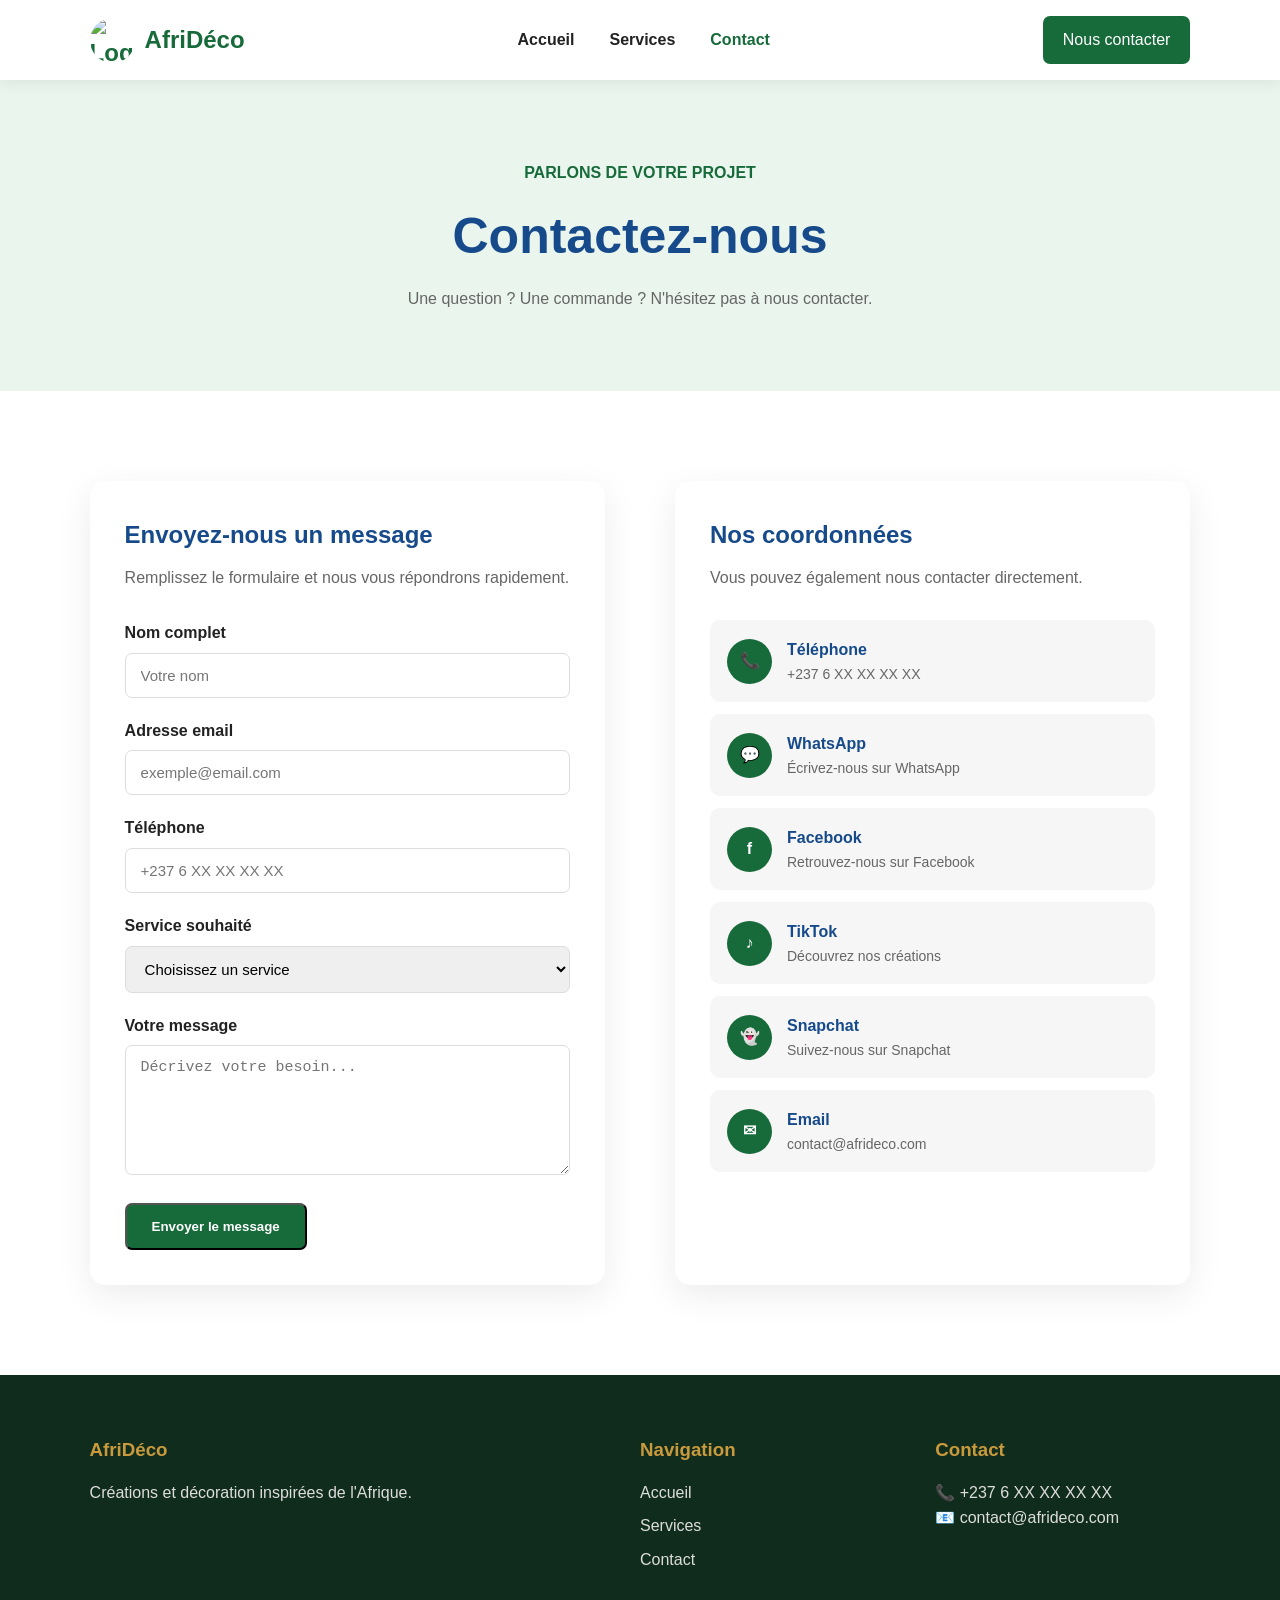
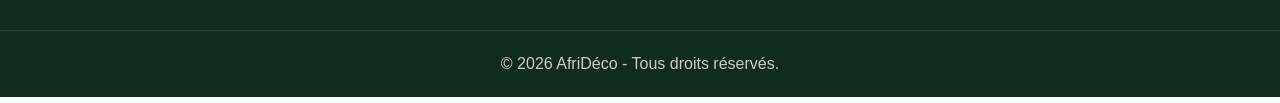
==== contact.html @ ce620926 "Premier commit. Creation du site" ====
<!DOCTYPE html>
<html lang="fr">

<head>

    <meta charset="UTF-8">

    <meta name="viewport"
          content="width=device-width, initial-scale=1.0">

    <title>Contact - AfriDéco</title>

    <link rel="stylesheet" href="style.css">

</head>

<body>


    <!-- ================= NAVBAR ================= -->

    <header class="navbar">

        <div class="logo">

            <img src="images/logo.png"
                 alt="Logo AfriDéco">

            <span>
                AfriDéco
            </span>

        </div>


        <nav>

            <ul>

                <li>
                    <a href="index.html">
                        Accueil
                    </a>
                </li>

                <li>
                    <a href="services.html">
                        Services
                    </a>
                </li>

                <li>
                    <a href="contact.html"
                       class="active">
                        Contact
                    </a>
                </li>

            </ul>

        </nav>


        <a href="contact.html"
           class="btn-nav">

            Nous contacter

        </a>

    </header>


    <!-- ================= HEADER ================= -->

    <section class="page-header">

        <p>
            Parlons de votre projet
        </p>

        <h1>
            Contactez-nous
        </h1>

        <p>
            Une question ? Une commande ?
            N'hésitez pas à nous contacter.
        </p>

    </section>


    <!-- ================= CONTACT ================= -->

    <section class="contact-section">

        <!-- FORMULAIRE -->

        <div class="contact-form-container">

            <h2>
                Envoyez-nous un message
            </h2>

            <p>
                Remplissez le formulaire et
                nous vous répondrons rapidement.
            </p>


            <form id="contactForm">

                <div class="form-group">

                    <label for="nom">
                        Nom complet
                    </label>

                    <input
                        type="text"
                        id="nom"
                        placeholder="Votre nom"
                        required
                    >

                </div>


                <div class="form-group">

                    <label for="email">
                        Adresse email
                    </label>

                    <input
                        type="email"
                        id="email"
                        placeholder="exemple@email.com"
                        required
                    >

                </div>


                <div class="form-group">

                    <label for="telephone">
                        Téléphone
                    </label>

                    <input
                        type="tel"
                        id="telephone"
                        placeholder="+237 6 XX XX XX XX"
                    >

                </div>


                <div class="form-group">

                    <label for="service">
                        Service souhaité
                    </label>

                    <select id="service">

                        <option value="">
                            Choisissez un service
                        </option>

                        <option value="vetements">
                            Conception des vêtements
                        </option>

                        <option value="tables">
                            Tables murales
                        </option>

                        <option value="sacs">
                            Conception des sacs
                        </option>

                        <option value="protections">
                            Protection des meubles
                        </option>

                    </select>

                </div>


                <div class="form-group">

                    <label for="message">
                        Votre message
                    </label>

                    <textarea
                        id="message"
                        rows="6"
                        placeholder="Décrivez votre besoin..."
                        required
                    ></textarea>

                </div>


                <button type="submit"
                        class="btn-primary">

                    Envoyer le message

                </button>

            </form>

        </div>


        <!-- CONTACTS -->

        <div class="contact-info">

            <h2>
                Nos coordonnées
            </h2>

            <p>
                Vous pouvez également nous
                contacter directement.
            </p>


            <!-- TELEPHONE -->

            <a href="tel:+237600000000"
               class="contact-item">

                <div class="contact-icon">
                    📞
                </div>

                <div>

                    <strong>
                        Téléphone
                    </strong>

                    <span>
                        +237 6 XX XX XX XX
                    </span>

                </div>

            </a>


            <!-- WHATSAPP -->

            <a href="https://wa.me/237600000000"
               target="_blank"
               class="contact-item">

                <div class="contact-icon">
                    💬
                </div>

                <div>

                    <strong>
                        WhatsApp
                    </strong>

                    <span>
                        Écrivez-nous sur WhatsApp
                    </span>

                </div>

            </a>


            <!-- FACEBOOK -->

            <a href="https://facebook.com/"
               target="_blank"
               class="contact-item">

                <div class="contact-icon">
                    f
                </div>

                <div>

                    <strong>
                        Facebook
                    </strong>

                    <span>
                        Retrouvez-nous sur Facebook
                    </span>

                </div>

            </a>


            <!-- TIKTOK -->

            <a href="https://tiktok.com/"
               target="_blank"
               class="contact-item">

                <div class="contact-icon">
                    ♪
                </div>

                <div>

                    <strong>
                        TikTok
                    </strong>

                    <span>
                        Découvrez nos créations
                    </span>

                </div>

            </a>


            <!-- SNAPCHAT -->

            <a href="https://snapchat.com/"
               target="_blank"
               class="contact-item">

                <div class="contact-icon">
                    👻
                </div>

                <div>

                    <strong>
                        Snapchat
                    </strong>

                    <span>
                        Suivez-nous sur Snapchat
                    </span>

                </div>

            </a>


            <!-- EMAIL -->

            <a href="mailto:contact@afrideco.com"
               class="contact-item">

                <div class="contact-icon">
                    ✉
                </div>

                <div>

                    <strong>
                        Email
                    </strong>

                    <span>
                        contact@afrideco.com
                    </span>

                </div>

            </a>

        </div>

    </section>


    <!-- ================= FOOTER ================= -->

    <footer>

        <div class="footer-content">

            <div>

                <h3>
                    AfriDéco
                </h3>

                <p>
                    Créations et décoration
                    inspirées de l'Afrique.
                </p>

            </div>


            <div>

                <h3>
                    Navigation
                </h3>

                <a href="index.html">
                    Accueil
                </a>

                <a href="services.html">
                    Services
                </a>

                <a href="contact.html">
                    Contact
                </a>

            </div>


            <div>

                <h3>
                    Contact
                </h3>

                <p>
                    📞 +237 6 XX XX XX XX
                </p>

                <p>
                    📧 contact@afrideco.com
                </p>

            </div>

        </div>


        <div class="copyright">

            © 2026 AfriDéco - Tous droits réservés.

        </div>

    </footer>


    <script src="js/script.js"></script>

</body>

</html>
---- style.css ----
/* =========================================
   RESET
========================================= */

* {
    margin: 0;
    padding: 0;
    box-sizing: border-box;
}

html {
    scroll-behavior: smooth;
}

body {
    font-family: Arial, Helvetica, sans-serif;
    color: #222;
    background: #fff;
    line-height: 1.6;
}

a {
    text-decoration: none;
    color: inherit;
}

img {
    width: 100%;
    display: block;
}


/* =========================================
   VARIABLES
========================================= */

:root {
    --green: #176b3a;
    --dark-green: #0e4727;
    --light-green: #eaf5ee;
    --blue: #164a8a;
    --gold: #c99a3d;
    --black: #171717;
    --gray: #666;
    --light-gray: #f6f6f6;
    --white: #fff;
}


/* =========================================
   NAVBAR
========================================= */

.navbar {
    width: 100%;
    min-height: 80px;
    padding: 15px 7%;

    display: flex;
    align-items: center;
    justify-content: space-between;

    background: white;

    box-shadow: 0 2px 15px rgba(0, 0, 0, 0.08);

    position: sticky;
    top: 0;
    z-index: 1000;
}


.logo {
    display: flex;
    align-items: center;
    gap: 10px;

    font-size: 24px;
    font-weight: bold;
    color: var(--green);
}

.logo img {
    width: 45px;
    height: 45px;
    object-fit: cover;
    border-radius: 50%;
}


.navbar nav ul {
    list-style: none;

    display: flex;
    gap: 35px;
}


.navbar nav a {
    font-weight: 600;
    transition: 0.3s;
}


.navbar nav a:hover,
.navbar nav a.active {
    color: var(--green);
}


.btn-nav {
    background: var(--green);
    color: white;

    padding: 11px 20px;

    border-radius: 7px;

    transition: 0.3s;
}


.btn-nav:hover {
    background: var(--dark-green);
}


/* =========================================
   BOUTONS
========================================= */

.btn-primary,
.btn-secondary {
    display: inline-block;

    padding: 14px 25px;

    border-radius: 7px;

    font-weight: bold;

    transition: 0.3s;
}


.btn-primary {
    background: var(--green);
    color: white;
}


.btn-primary:hover {
    background: var(--dark-green);
    transform: translateY(-2px);
}


.btn-secondary {
    border: 2px solid var(--green);
    color: var(--green);
}


.btn-secondary:hover {
    background: var(--green);
    color: white;
}


.center-button {
    text-align: center;
    margin-top: 40px;
}


/* =========================================
   HERO
========================================= */

.hero {
    min-height: 650px;

    padding: 70px 7%;

    display: grid;
    grid-template-columns: 1fr 1fr;

    align-items: center;

    gap: 60px;

    background:
        linear-gradient(
            120deg,
            #f2faf5,
            #ffffff
        );
}


.hero-content .small-title {
    color: var(--green);

    font-weight: bold;

    text-transform: uppercase;

    letter-spacing: 2px;

    margin-bottom: 15px;
}


.hero h1 {
    font-size: clamp(40px, 5vw, 68px);

    line-height: 1.1;

    color: var(--blue);

    margin-bottom: 25px;
}


.hero h1 span {
    color: var(--green);
}


.hero-content > p {
    color: var(--gray);

    max-width: 600px;

    font-size: 18px;

    margin-bottom: 30px;
}


.hero-buttons {
    display: flex;
    gap: 15px;

    flex-wrap: wrap;
}


.hero-image img {
    height: 500px;

    object-fit: cover;

    border-radius: 25px;

    box-shadow:
        20px 20px 0 var(--green);
}


/* =========================================
   SECTIONS
========================================= */

.about,
.home-services,
.services-section,
.products-section,
.contact-section {
    padding: 90px 7%;
}


.section-title {
    text-align: center;

    margin-bottom: 50px;
}


.section-title p {
    color: var(--green);

    font-weight: bold;

    text-transform: uppercase;

    letter-spacing: 2px;
}


.section-title h2 {
    color: var(--blue);

    font-size: 40px;

    margin-top: 10px;
}


/* =========================================
   ABOUT
========================================= */

.about-content {
    display: grid;

    grid-template-columns: 2fr 1fr;

    gap: 50px;

    align-items: center;
}


.about-text p {
    margin-bottom: 20px;

    color: var(--gray);

    font-size: 17px;
}


.about-box {
    background: var(--green);

    color: white;

    padding: 50px 30px;

    text-align: center;

    border-radius: 15px;
}


.about-box .number {
    font-size: 60px;

    font-weight: bold;

    color: var(--gold);
}


/* =========================================
   APERCU SERVICES
========================================= */

.service-preview {
    display: grid;

    grid-template-columns:
        repeat(4, 1fr);

    gap: 25px;
}


.preview-card {
    padding: 30px;

    background: var(--light-gray);

    border-radius: 12px;

    text-align: center;

    transition: 0.3s;
}


.preview-card:hover {
    transform: translateY(-8px);

    box-shadow:
        0 15px 30px rgba(0,0,0,0.1);
}


.preview-card .icon {
    font-size: 45px;

    margin-bottom: 15px;
}


.preview-card h3 {
    color: var(--blue);

    margin-bottom: 10px;
}


.preview-card p {
    color: var(--gray);
}


/* =========================================
   PAGE HEADER
========================================= */

.page-header {
    padding: 80px 7%;

    text-align: center;

    background: var(--light-green);
}


.page-header p:first-child {
    color: var(--green);

    font-weight: bold;

    text-transform: uppercase;
}


.page-header h1 {
    font-size: 50px;

    color: var(--blue);

    margin: 10px 0;
}


.page-header p:last-child {
    color: var(--gray);
}


/* =========================================
   SERVICES
========================================= */

.services-grid {
    display: grid;

    grid-template-columns:
        repeat(2, 1fr);

    gap: 30px;
}


.service-card {
    background: white;

    border-radius: 15px;

    overflow: hidden;

    box-shadow:
        0 10px 30px rgba(0,0,0,0.08);

    cursor: pointer;

    transition: 0.3s;
}


.service-card:hover {
    transform: translateY(-8px);

    box-shadow:
        0 20px 40px rgba(0,0,0,0.13);
}


.service-image {
    height: 280px;

    overflow: hidden;
}


.service-image img {
    height: 100%;

    object-fit: cover;

    transition: 0.4s;
}


.service-card:hover
.service-image img {
    transform: scale(1.06);
}


.service-card-content {
    padding: 30px;
}


.service-card-content span {
    color: var(--green);

    font-size: 13px;

    font-weight: bold;

    text-transform: uppercase;
}


.service-card-content h2 {
    color: var(--blue);

    margin: 8px 0;
}


.service-card-content p {
    color: var(--gray);

    margin-bottom: 15px;
}


.service-card button {
    border: none;

    background: transparent;

    color: var(--green);

    font-weight: bold;

    cursor: pointer;

    font-size: 15px;
}


/* =========================================
   PRODUITS
========================================= */

.products-section {
    background: #fafafa;
}


.products-grid {
    display: grid;

    grid-template-columns:
        repeat(3, 1fr);

    gap: 25px;
}


.product-card {
    background: white;

    border-radius: 12px;

    overflow: hidden;

    box-shadow:
        0 8px 25px rgba(0,0,0,0.08);
}


.product-card-image {
    height: 270px;
}


.product-card-image img {
    height: 100%;

    object-fit: cover;
}


.product-info {
    padding: 22px;
}


.product-info h3 {
    color: var(--blue);

    margin-bottom: 8px;
}


.product-price {
    color: var(--green);

    font-size: 21px;

    font-weight: bold;

    margin: 10px 0;
}


.product-material {
    display: inline-block;

    padding: 5px 10px;

    border-radius: 20px;

    background: var(--light-green);

    color: var(--green);

    font-size: 13px;

    margin-bottom: 10px;
}


.product-description {
    color: var(--gray);

    font-size: 14px;
}


.empty-products {
    grid-column: 1 / -1;

    text-align: center;

    padding: 60px;

    background: white;

    border-radius: 15px;
}


.empty-products div {
    font-size: 50px;
}


/* =========================================
   CONTACT
========================================= */

.contact-section {
    display: grid;

    grid-template-columns:
        1fr 1fr;

    gap: 70px;
}


.contact-form-container,
.contact-info {
    background: white;

    padding: 35px;

    border-radius: 15px;

    box-shadow:
        0 10px 35px rgba(0,0,0,0.08);
}


.contact-form-container h2,
.contact-info h2 {
    color: var(--blue);

    margin-bottom: 10px;
}


.contact-form-container > p,
.contact-info > p {
    color: var(--gray);

    margin-bottom: 30px;
}


.form-group {
    margin-bottom: 20px;
}


.form-group label {
    display: block;

    margin-bottom: 7px;

    font-weight: bold;
}


.form-group input,
.form-group textarea,
.form-group select {
    width: 100%;

    padding: 13px 15px;

    border: 1px solid #ddd;

    border-radius: 7px;

    font-size: 15px;

    outline: none;
}


.form-group input:focus,
.form-group textarea:focus,
.form-group select:focus {
    border-color: var(--green);
}


.contact-item {
    display: flex;

    align-items: center;

    gap: 15px;

    padding: 17px;

    border-radius: 10px;

    margin-bottom: 12px;

    background: var(--light-gray);

    transition: 0.3s;
}


.contact-item:hover {
    background: var(--light-green);

    transform: translateX(5px);
}


.contact-icon {
    width: 45px;
    height: 45px;

    display: flex;

    align-items: center;
    justify-content: center;

    border-radius: 50%;

    background: var(--green);

    color: white;

    font-weight: bold;
}


.contact-item strong {
    display: block;

    color: var(--blue);
}


.contact-item span {
    display: block;

    color: var(--gray);

    font-size: 14px;
}


/* =========================================
   FOOTER
========================================= */

footer {
    background: #102c1c;

    color: white;

    padding-top: 60px;
}


.footer-content {
    padding: 0 7% 50px;

    display: grid;

    grid-template-columns:
        2fr 1fr 1fr;

    gap: 40px;
}


.footer-content h3 {
    margin-bottom: 15px;

    color: var(--gold);
}


.footer-content p {
    color: #ddd;
}


.footer-content a {
    display: block;

    color: #ddd;

    margin-bottom: 8px;
}


.footer-content a:hover {
    color: white;
}


.copyright {
    border-top: 1px solid rgba(255,255,255,0.1);

    text-align: center;

    padding: 20px 7%;

    color: #ccc;
}


/* =========================================
   RESPONSIVE
========================================= */

@media (max-width: 1000px) {

    .service-preview {
        grid-template-columns:
            repeat(2, 1fr);
    }

    .products-grid {
        grid-template-columns:
            repeat(2, 1fr);
    }

}


@media (max-width: 800px) {

    .navbar {
        flex-wrap: wrap;

        gap: 15px;
    }

    .navbar nav {
        order: 3;

        width: 100%;
    }

    .navbar nav ul {
        justify-content: center;
    }


    .hero {
        grid-template-columns: 1fr;

        text-align: center;
    }

    .hero-buttons {
        justify-content: center;
    }


    .about-content {
        grid-template-columns: 1fr;
    }


    .services-grid {
        grid-template-columns: 1fr;
    }


    .contact-section {
        grid-template-columns: 1fr;
    }


    .footer-content {
        grid-template-columns: 1fr;
    }

}


@media (max-width: 550px) {

    .navbar nav ul {
        gap: 15px;

        font-size: 14px;
    }

    .btn-nav {
        display: none;
    }


    .hero {
        padding: 50px 5%;
    }


    .hero-image img {
        height: 350px;

        box-shadow: 10px 10px 0 var(--green);
    }


    .section-title h2 {
        font-size: 30px;
    }


    .page-header h1 {
        font-size: 38px;
    }


    .service-preview,
    .products-grid {
        grid-template-columns: 1fr;
    }


    .about,
    .home-services,
    .services-section,
    .products-section,
    .contact-section {
        padding: 60px 5%;
    }

}
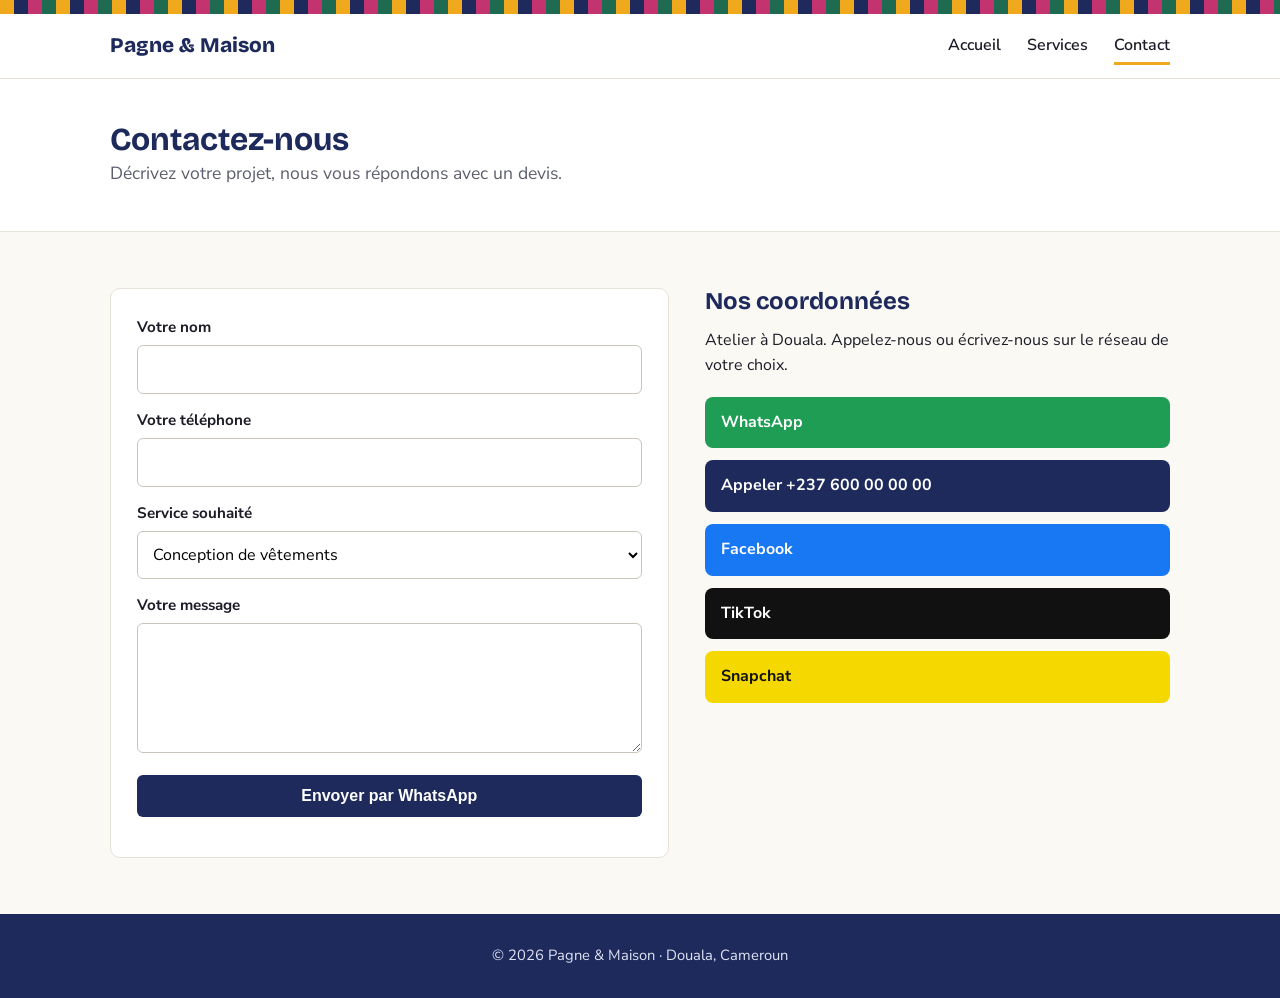
==== commit 0773af51: "Modification du design du site. Ajout du scipt. Ajout de la page produit" ====
--- a/contact.html
+++ b/contact.html
@@ -1,461 +1,51 @@
 <!DOCTYPE html>
 <html lang="fr">
-
 <head>
-
-    <meta charset="UTF-8">
-
-    <meta name="viewport"
-          content="width=device-width, initial-scale=1.0">
-
-    <title>Contact - AfriDéco</title>
-
-    <link rel="stylesheet" href="style.css">
-
+<meta charset="UTF-8">
+<meta name="viewport" content="width=device-width, initial-scale=1">
+<title>Contact – Pagne & Maison</title>
+<link rel="preconnect" href="https://fonts.googleapis.com">
+<link href="https://fonts.googleapis.com/css2?family=Bricolage+Grotesque:wght@600;800&family=Nunito+Sans:wght@400;600;700&display=swap" rel="stylesheet">
+<link rel="stylesheet" href="style.css">
 </head>
-
 <body>
 
+<main>
+  <div class="entete">
+    <div class="wrap">
+      <h1>Contactez-nous</h1>
+      <p class="lead">Décrivez votre projet, nous vous répondons avec un devis.</p>
+    </div>
+  </div>
+  <section>
+    <div class="wrap contact">
+      <form id="form-contact">
+        <div><label for="nom">Votre nom</label><input id="nom" name="nom" required></div>
+        <div><label for="tel">Votre téléphone</label><input id="tel" name="tel" type="tel" required></div>
+        <div>
+          <label for="service">Service souhaité</label>
+          <select id="service" name="service">
+            <option>Conception de vêtements</option>
+            <option>Tables murales</option>
+            <option>Sacs</option>
+            <option>Protections pour meubles</option>
+            <option>Autre</option>
+          </select>
+        </div>
+        <div><label for="message">Votre message</label><textarea id="message" name="message" required></textarea></div>
+        <button class="btn" type="submit">Envoyer par WhatsApp</button>
+        <p id="retour-form" role="status"></p>
+      </form>
 
-    <!-- ================= NAVBAR ================= -->
+      <div class="coord">
+        <h2>Nos coordonnées</h2>
+        <p>Atelier à Douala. Appelez-nous ou écrivez-nous sur le réseau de votre choix.</p>
+        <div class="coord" id="liens-contact"></div>
+      </div>
+    </div>
+  </section>
+</main>
 
-    <header class="navbar">
-
-        <div class="logo">
-
-            <img src="images/logo.png"
-                 alt="Logo AfriDéco">
-
-            <span>
-                AfriDéco
-            </span>
-
-        </div>
-
-
-        <nav>
-
-            <ul>
-
-                <li>
-                    <a href="index.html">
-                        Accueil
-                    </a>
-                </li>
-
-                <li>
-                    <a href="services.html">
-                        Services
-                    </a>
-                </li>
-
-                <li>
-                    <a href="contact.html"
-                       class="active">
-                        Contact
-                    </a>
-                </li>
-
-            </ul>
-
-        </nav>
-
-
-        <a href="contact.html"
-           class="btn-nav">
-
-            Nous contacter
-
-        </a>
-
-    </header>
-
-
-    <!-- ================= HEADER ================= -->
-
-    <section class="page-header">
-
-        <p>
-            Parlons de votre projet
-        </p>
-
-        <h1>
-            Contactez-nous
-        </h1>
-
-        <p>
-            Une question ? Une commande ?
-            N'hésitez pas à nous contacter.
-        </p>
-
-    </section>
-
-
-    <!-- ================= CONTACT ================= -->
-
-    <section class="contact-section">
-
-        <!-- FORMULAIRE -->
-
-        <div class="contact-form-container">
-
-            <h2>
-                Envoyez-nous un message
-            </h2>
-
-            <p>
-                Remplissez le formulaire et
-                nous vous répondrons rapidement.
-            </p>
-
-
-            <form id="contactForm">
-
-                <div class="form-group">
-
-                    <label for="nom">
-                        Nom complet
-                    </label>
-
-                    <input
-                        type="text"
-                        id="nom"
-                        placeholder="Votre nom"
-                        required
-                    >
-
-                </div>
-
-
-                <div class="form-group">
-
-                    <label for="email">
-                        Adresse email
-                    </label>
-
-                    <input
-                        type="email"
-                        id="email"
-                        placeholder="exemple@email.com"
-                        required
-                    >
-
-                </div>
-
-
-                <div class="form-group">
-
-                    <label for="telephone">
-                        Téléphone
-                    </label>
-
-                    <input
-                        type="tel"
-                        id="telephone"
-                        placeholder="+237 6 XX XX XX XX"
-                    >
-
-                </div>
-
-
-                <div class="form-group">
-
-                    <label for="service">
-                        Service souhaité
-                    </label>
-
-                    <select id="service">
-
-                        <option value="">
-                            Choisissez un service
-                        </option>
-
-                        <option value="vetements">
-                            Conception des vêtements
-                        </option>
-
-                        <option value="tables">
-                            Tables murales
-                        </option>
-
-                        <option value="sacs">
-                            Conception des sacs
-                        </option>
-
-                        <option value="protections">
-                            Protection des meubles
-                        </option>
-
-                    </select>
-
-                </div>
-
-
-                <div class="form-group">
-
-                    <label for="message">
-                        Votre message
-                    </label>
-
-                    <textarea
-                        id="message"
-                        rows="6"
-                        placeholder="Décrivez votre besoin..."
-                        required
-                    ></textarea>
-
-                </div>
-
-
-                <button type="submit"
-                        class="btn-primary">
-
-                    Envoyer le message
-
-                </button>
-
-            </form>
-
-        </div>
-
-
-        <!-- CONTACTS -->
-
-        <div class="contact-info">
-
-            <h2>
-                Nos coordonnées
-            </h2>
-
-            <p>
-                Vous pouvez également nous
-                contacter directement.
-            </p>
-
-
-            <!-- TELEPHONE -->
-
-            <a href="tel:+237600000000"
-               class="contact-item">
-
-                <div class="contact-icon">
-                    📞
-                </div>
-
-                <div>
-
-                    <strong>
-                        Téléphone
-                    </strong>
-
-                    <span>
-                        +237 6 XX XX XX XX
-                    </span>
-
-                </div>
-
-            </a>
-
-
-            <!-- WHATSAPP -->
-
-            <a href="https://wa.me/237600000000"
-               target="_blank"
-               class="contact-item">
-
-                <div class="contact-icon">
-                    💬
-                </div>
-
-                <div>
-
-                    <strong>
-                        WhatsApp
-                    </strong>
-
-                    <span>
-                        Écrivez-nous sur WhatsApp
-                    </span>
-
-                </div>
-
-            </a>
-
-
-            <!-- FACEBOOK -->
-
-            <a href="https://facebook.com/"
-               target="_blank"
-               class="contact-item">
-
-                <div class="contact-icon">
-                    f
-                </div>
-
-                <div>
-
-                    <strong>
-                        Facebook
-                    </strong>
-
-                    <span>
-                        Retrouvez-nous sur Facebook
-                    </span>
-
-                </div>
-
-            </a>
-
-
-            <!-- TIKTOK -->
-
-            <a href="https://tiktok.com/"
-               target="_blank"
-               class="contact-item">
-
-                <div class="contact-icon">
-                    ♪
-                </div>
-
-                <div>
-
-                    <strong>
-                        TikTok
-                    </strong>
-
-                    <span>
-                        Découvrez nos créations
-                    </span>
-
-                </div>
-
-            </a>
-
-
-            <!-- SNAPCHAT -->
-
-            <a href="https://snapchat.com/"
-               target="_blank"
-               class="contact-item">
-
-                <div class="contact-icon">
-                    👻
-                </div>
-
-                <div>
-
-                    <strong>
-                        Snapchat
-                    </strong>
-
-                    <span>
-                        Suivez-nous sur Snapchat
-                    </span>
-
-                </div>
-
-            </a>
-
-
-            <!-- EMAIL -->
-
-            <a href="mailto:contact@afrideco.com"
-               class="contact-item">
-
-                <div class="contact-icon">
-                    ✉
-                </div>
-
-                <div>
-
-                    <strong>
-                        Email
-                    </strong>
-
-                    <span>
-                        contact@afrideco.com
-                    </span>
-
-                </div>
-
-            </a>
-
-        </div>
-
-    </section>
-
-
-    <!-- ================= FOOTER ================= -->
-
-    <footer>
-
-        <div class="footer-content">
-
-            <div>
-
-                <h3>
-                    AfriDéco
-                </h3>
-
-                <p>
-                    Créations et décoration
-                    inspirées de l'Afrique.
-                </p>
-
-            </div>
-
-
-            <div>
-
-                <h3>
-                    Navigation
-                </h3>
-
-                <a href="index.html">
-                    Accueil
-                </a>
-
-                <a href="services.html">
-                    Services
-                </a>
-
-                <a href="contact.html">
-                    Contact
-                </a>
-
-            </div>
-
-
-            <div>
-
-                <h3>
-                    Contact
-                </h3>
-
-                <p>
-                    📞 +237 6 XX XX XX XX
-                </p>
-
-                <p>
-                    📧 contact@afrideco.com
-                </p>
-
-            </div>
-
-        </div>
-
-
-        <div class="copyright">
-
-            © 2026 AfriDéco - Tous droits réservés.
-
-        </div>
-
-    </footer>
-
-
-    <script src="js/script.js"></script>
-
+<script src="script.js"></script>
 </body>
-
-</html>+</html>
--- a/style.css
+++ b/style.css
@@ -1,974 +1,86 @@
-/* =========================================
-   RESET
-========================================= */
+:root{--indigo:#1d2a5b;--safran:#f0a81c;--vert:#1f6b52;--brique:#b8432b;--rose:#c2336f;--fond:#fbf9f4;--texte:#1c1c28;--gris:#5d5f6e}
+*{box-sizing:border-box;margin:0;padding:0}
+body{font-family:'Nunito Sans',system-ui,sans-serif;color:var(--texte);background:var(--fond);line-height:1.6}
+h1,h2,h3{font-family:'Bricolage Grotesque',system-ui,sans-serif;line-height:1.15;color:var(--indigo)}
+a{color:inherit}
+:focus-visible{outline:3px solid var(--safran);outline-offset:2px}
+.wrap{max-width:1100px;margin:0 auto;padding:0 20px}
+section{padding:56px 0}
+.lead{font-size:1.1rem;color:var(--gris);max-width:60ch}
 
-* {
-    margin: 0;
-    padding: 0;
-    box-sizing: border-box;
+/* Bande pagne : l'élément signature du site */
+.bande{height:14px;background:
+ repeating-linear-gradient(90deg,var(--safran) 0 14px,var(--indigo) 14px 28px,var(--rose) 28px 42px,var(--vert) 42px 56px)}
+
+/* Navigation */
+header{background:#fff;position:sticky;top:0;z-index:10;box-shadow:0 1px 0 #e6e2d8}
+.nav{display:flex;align-items:center;justify-content:space-between;height:64px}
+.logo{font-family:'Bricolage Grotesque',sans-serif;font-weight:800;font-size:1.3rem;color:var(--indigo);text-decoration:none}
+.nav ul{display:flex;gap:26px;list-style:none}
+.nav ul a{text-decoration:none;font-weight:600;padding:6px 0;border-bottom:3px solid transparent}
+.nav ul a:hover,.nav ul a.actif{border-color:var(--safran)}
+.burger{display:none;background:none;border:0;font-size:1.8rem;color:var(--indigo);cursor:pointer}
+
+/* Boutons */
+.btn{display:inline-block;background:var(--indigo);color:#fff;padding:12px 24px;border-radius:6px;text-decoration:none;font-weight:700;border:0;cursor:pointer;font-size:1rem}
+.btn:hover{background:var(--brique)}
+.btn.clair{background:var(--safran);color:var(--texte)}
+.btn.clair:hover{background:#fff}
+
+/* Accueil */
+.hero{background:var(--indigo);color:#fff;padding:80px 0 72px}
+.hero h1{color:#fff;font-size:clamp(2.2rem,6vw,4rem);max-width:16ch;margin-bottom:18px}
+.hero p{max-width:52ch;margin-bottom:28px;color:#dfe3f5;font-size:1.1rem}
+.hero .btn+.btn{margin-left:10px;background:transparent;border:2px solid #fff}
+.grille{display:grid;gap:22px;grid-template-columns:repeat(auto-fit,minmax(230px,1fr));margin-top:28px}
+.atout{border-left:5px solid var(--safran);padding:4px 0 4px 16px}
+.atout h3{font-size:1.15rem;margin-bottom:4px}
+.apropos{display:grid;gap:36px;grid-template-columns:1fr 1fr;align-items:center}
+.apropos .visuel{height:320px;border-radius:10px}
+
+/* Cartes services */
+.card{display:block;text-decoration:none;background:#fff;border-radius:10px;overflow:hidden;border:1px solid #e6e2d8;transition:transform .2s,box-shadow .2s}
+.card:hover{transform:translateY(-4px);box-shadow:0 10px 24px rgba(29,42,91,.15)}
+.card .visuel{height:150px}
+.card .corps{padding:18px}
+.card h3{font-size:1.2rem;margin-bottom:6px}
+.card p{color:var(--gris);font-size:.95rem}
+.card .voir{display:inline-block;margin-top:10px;font-weight:700;color:var(--brique)}
+.entete{background:#fff;border-bottom:1px solid #e6e2d8;padding:44px 0}
+.retour{display:inline-block;margin-bottom:12px;color:var(--brique);font-weight:700;text-decoration:none}
+.prix{font-family:'Bricolage Grotesque',sans-serif;font-weight:800;font-size:1.25rem;color:var(--vert);margin:8px 0}
+.detail{font-size:.9rem;color:var(--gris)}
+.detail b{color:var(--texte)}
+
+/* Motifs de pagne (remplacent les photos tant que vous n'en avez pas) */
+.m1{background:radial-gradient(circle at 50% 50%,var(--safran) 0 18%,transparent 19%) 0 0/48px 48px,var(--indigo)}
+.m2{background:repeating-linear-gradient(45deg,var(--rose) 0 12px,var(--safran) 12px 24px,var(--vert) 24px 36px)}
+.m3{background:conic-gradient(from 45deg at 50% 50%,var(--brique) 0 25%,var(--safran) 0 50%,var(--brique) 0 75%,var(--indigo) 0) 0 0/50px 50px}
+.m4{background:repeating-radial-gradient(circle at 50% 50%,var(--vert) 0 8px,var(--safran) 8px 16px,var(--indigo) 16px 24px)}
+.m5{background:linear-gradient(135deg,var(--rose) 25%,transparent 25%) -20px 0/40px 40px,linear-gradient(225deg,var(--rose) 25%,transparent 25%) -20px 0/40px 40px,var(--safran)}
+.m6{background:repeating-linear-gradient(90deg,var(--indigo) 0 10px,#fff 10px 14px,var(--brique) 14px 24px,#fff 24px 28px)}
+
+/* Contact */
+.contact{display:grid;gap:36px;grid-template-columns:1.2fr 1fr;align-items:start}
+form{display:grid;gap:14px;background:#fff;padding:26px;border-radius:10px;border:1px solid #e6e2d8}
+label{font-weight:700;font-size:.95rem}
+input,select,textarea{width:100%;padding:11px;border:1.5px solid #c9c5b8;border-radius:6px;font:inherit;margin-top:4px;background:#fff}
+textarea{min-height:130px;resize:vertical}
+#retour-form{font-weight:700;color:var(--vert)}
+.coord{display:grid;gap:12px}
+.coord p{margin-bottom:6px}
+.reseau{display:flex;align-items:center;gap:12px;padding:13px 16px;border-radius:8px;color:#fff;text-decoration:none;font-weight:700}
+.reseau:hover{filter:brightness(1.12)}
+.wa{background:#1f9d55}.tel{background:var(--indigo)}.fb{background:#1877f2}.tk{background:#111}.sc{background:#f5d800;color:#111}
+
+footer{background:var(--indigo);color:#dfe3f5;padding:30px 0;text-align:center;font-size:.92rem}
+
+@media(max-width:760px){
+ .burger{display:block}
+ .nav ul{display:none;position:absolute;top:64px;left:0;right:0;background:#fff;flex-direction:column;gap:0;padding:8px 20px 16px;box-shadow:0 8px 14px rgba(0,0,0,.08)}
+ .nav ul.ouvert{display:flex}
+ .nav ul a{display:block;padding:12px 0}
+ .apropos,.contact{grid-template-columns:1fr}
+ .hero .btn+.btn{margin:10px 0 0}
 }
-
-html {
-    scroll-behavior: smooth;
-}
-
-body {
-    font-family: Arial, Helvetica, sans-serif;
-    color: #222;
-    background: #fff;
-    line-height: 1.6;
-}
-
-a {
-    text-decoration: none;
-    color: inherit;
-}
-
-img {
-    width: 100%;
-    display: block;
-}
-
-
-/* =========================================
-   VARIABLES
-========================================= */
-
-:root {
-    --green: #176b3a;
-    --dark-green: #0e4727;
-    --light-green: #eaf5ee;
-    --blue: #164a8a;
-    --gold: #c99a3d;
-    --black: #171717;
-    --gray: #666;
-    --light-gray: #f6f6f6;
-    --white: #fff;
-}
-
-
-/* =========================================
-   NAVBAR
-========================================= */
-
-.navbar {
-    width: 100%;
-    min-height: 80px;
-    padding: 15px 7%;
-
-    display: flex;
-    align-items: center;
-    justify-content: space-between;
-
-    background: white;
-
-    box-shadow: 0 2px 15px rgba(0, 0, 0, 0.08);
-
-    position: sticky;
-    top: 0;
-    z-index: 1000;
-}
-
-
-.logo {
-    display: flex;
-    align-items: center;
-    gap: 10px;
-
-    font-size: 24px;
-    font-weight: bold;
-    color: var(--green);
-}
-
-.logo img {
-    width: 45px;
-    height: 45px;
-    object-fit: cover;
-    border-radius: 50%;
-}
-
-
-.navbar nav ul {
-    list-style: none;
-
-    display: flex;
-    gap: 35px;
-}
-
-
-.navbar nav a {
-    font-weight: 600;
-    transition: 0.3s;
-}
-
-
-.navbar nav a:hover,
-.navbar nav a.active {
-    color: var(--green);
-}
-
-
-.btn-nav {
-    background: var(--green);
-    color: white;
-
-    padding: 11px 20px;
-
-    border-radius: 7px;
-
-    transition: 0.3s;
-}
-
-
-.btn-nav:hover {
-    background: var(--dark-green);
-}
-
-
-/* =========================================
-   BOUTONS
-========================================= */
-
-.btn-primary,
-.btn-secondary {
-    display: inline-block;
-
-    padding: 14px 25px;
-
-    border-radius: 7px;
-
-    font-weight: bold;
-
-    transition: 0.3s;
-}
-
-
-.btn-primary {
-    background: var(--green);
-    color: white;
-}
-
-
-.btn-primary:hover {
-    background: var(--dark-green);
-    transform: translateY(-2px);
-}
-
-
-.btn-secondary {
-    border: 2px solid var(--green);
-    color: var(--green);
-}
-
-
-.btn-secondary:hover {
-    background: var(--green);
-    color: white;
-}
-
-
-.center-button {
-    text-align: center;
-    margin-top: 40px;
-}
-
-
-/* =========================================
-   HERO
-========================================= */
-
-.hero {
-    min-height: 650px;
-
-    padding: 70px 7%;
-
-    display: grid;
-    grid-template-columns: 1fr 1fr;
-
-    align-items: center;
-
-    gap: 60px;
-
-    background:
-        linear-gradient(
-            120deg,
-            #f2faf5,
-            #ffffff
-        );
-}
-
-
-.hero-content .small-title {
-    color: var(--green);
-
-    font-weight: bold;
-
-    text-transform: uppercase;
-
-    letter-spacing: 2px;
-
-    margin-bottom: 15px;
-}
-
-
-.hero h1 {
-    font-size: clamp(40px, 5vw, 68px);
-
-    line-height: 1.1;
-
-    color: var(--blue);
-
-    margin-bottom: 25px;
-}
-
-
-.hero h1 span {
-    color: var(--green);
-}
-
-
-.hero-content > p {
-    color: var(--gray);
-
-    max-width: 600px;
-
-    font-size: 18px;
-
-    margin-bottom: 30px;
-}
-
-
-.hero-buttons {
-    display: flex;
-    gap: 15px;
-
-    flex-wrap: wrap;
-}
-
-
-.hero-image img {
-    height: 500px;
-
-    object-fit: cover;
-
-    border-radius: 25px;
-
-    box-shadow:
-        20px 20px 0 var(--green);
-}
-
-
-/* =========================================
-   SECTIONS
-========================================= */
-
-.about,
-.home-services,
-.services-section,
-.products-section,
-.contact-section {
-    padding: 90px 7%;
-}
-
-
-.section-title {
-    text-align: center;
-
-    margin-bottom: 50px;
-}
-
-
-.section-title p {
-    color: var(--green);
-
-    font-weight: bold;
-
-    text-transform: uppercase;
-
-    letter-spacing: 2px;
-}
-
-
-.section-title h2 {
-    color: var(--blue);
-
-    font-size: 40px;
-
-    margin-top: 10px;
-}
-
-
-/* =========================================
-   ABOUT
-========================================= */
-
-.about-content {
-    display: grid;
-
-    grid-template-columns: 2fr 1fr;
-
-    gap: 50px;
-
-    align-items: center;
-}
-
-
-.about-text p {
-    margin-bottom: 20px;
-
-    color: var(--gray);
-
-    font-size: 17px;
-}
-
-
-.about-box {
-    background: var(--green);
-
-    color: white;
-
-    padding: 50px 30px;
-
-    text-align: center;
-
-    border-radius: 15px;
-}
-
-
-.about-box .number {
-    font-size: 60px;
-
-    font-weight: bold;
-
-    color: var(--gold);
-}
-
-
-/* =========================================
-   APERCU SERVICES
-========================================= */
-
-.service-preview {
-    display: grid;
-
-    grid-template-columns:
-        repeat(4, 1fr);
-
-    gap: 25px;
-}
-
-
-.preview-card {
-    padding: 30px;
-
-    background: var(--light-gray);
-
-    border-radius: 12px;
-
-    text-align: center;
-
-    transition: 0.3s;
-}
-
-
-.preview-card:hover {
-    transform: translateY(-8px);
-
-    box-shadow:
-        0 15px 30px rgba(0,0,0,0.1);
-}
-
-
-.preview-card .icon {
-    font-size: 45px;
-
-    margin-bottom: 15px;
-}
-
-
-.preview-card h3 {
-    color: var(--blue);
-
-    margin-bottom: 10px;
-}
-
-
-.preview-card p {
-    color: var(--gray);
-}
-
-
-/* =========================================
-   PAGE HEADER
-========================================= */
-
-.page-header {
-    padding: 80px 7%;
-
-    text-align: center;
-
-    background: var(--light-green);
-}
-
-
-.page-header p:first-child {
-    color: var(--green);
-
-    font-weight: bold;
-
-    text-transform: uppercase;
-}
-
-
-.page-header h1 {
-    font-size: 50px;
-
-    color: var(--blue);
-
-    margin: 10px 0;
-}
-
-
-.page-header p:last-child {
-    color: var(--gray);
-}
-
-
-/* =========================================
-   SERVICES
-========================================= */
-
-.services-grid {
-    display: grid;
-
-    grid-template-columns:
-        repeat(2, 1fr);
-
-    gap: 30px;
-}
-
-
-.service-card {
-    background: white;
-
-    border-radius: 15px;
-
-    overflow: hidden;
-
-    box-shadow:
-        0 10px 30px rgba(0,0,0,0.08);
-
-    cursor: pointer;
-
-    transition: 0.3s;
-}
-
-
-.service-card:hover {
-    transform: translateY(-8px);
-
-    box-shadow:
-        0 20px 40px rgba(0,0,0,0.13);
-}
-
-
-.service-image {
-    height: 280px;
-
-    overflow: hidden;
-}
-
-
-.service-image img {
-    height: 100%;
-
-    object-fit: cover;
-
-    transition: 0.4s;
-}
-
-
-.service-card:hover
-.service-image img {
-    transform: scale(1.06);
-}
-
-
-.service-card-content {
-    padding: 30px;
-}
-
-
-.service-card-content span {
-    color: var(--green);
-
-    font-size: 13px;
-
-    font-weight: bold;
-
-    text-transform: uppercase;
-}
-
-
-.service-card-content h2 {
-    color: var(--blue);
-
-    margin: 8px 0;
-}
-
-
-.service-card-content p {
-    color: var(--gray);
-
-    margin-bottom: 15px;
-}
-
-
-.service-card button {
-    border: none;
-
-    background: transparent;
-
-    color: var(--green);
-
-    font-weight: bold;
-
-    cursor: pointer;
-
-    font-size: 15px;
-}
-
-
-/* =========================================
-   PRODUITS
-========================================= */
-
-.products-section {
-    background: #fafafa;
-}
-
-
-.products-grid {
-    display: grid;
-
-    grid-template-columns:
-        repeat(3, 1fr);
-
-    gap: 25px;
-}
-
-
-.product-card {
-    background: white;
-
-    border-radius: 12px;
-
-    overflow: hidden;
-
-    box-shadow:
-        0 8px 25px rgba(0,0,0,0.08);
-}
-
-
-.product-card-image {
-    height: 270px;
-}
-
-
-.product-card-image img {
-    height: 100%;
-
-    object-fit: cover;
-}
-
-
-.product-info {
-    padding: 22px;
-}
-
-
-.product-info h3 {
-    color: var(--blue);
-
-    margin-bottom: 8px;
-}
-
-
-.product-price {
-    color: var(--green);
-
-    font-size: 21px;
-
-    font-weight: bold;
-
-    margin: 10px 0;
-}
-
-
-.product-material {
-    display: inline-block;
-
-    padding: 5px 10px;
-
-    border-radius: 20px;
-
-    background: var(--light-green);
-
-    color: var(--green);
-
-    font-size: 13px;
-
-    margin-bottom: 10px;
-}
-
-
-.product-description {
-    color: var(--gray);
-
-    font-size: 14px;
-}
-
-
-.empty-products {
-    grid-column: 1 / -1;
-
-    text-align: center;
-
-    padding: 60px;
-
-    background: white;
-
-    border-radius: 15px;
-}
-
-
-.empty-products div {
-    font-size: 50px;
-}
-
-
-/* =========================================
-   CONTACT
-========================================= */
-
-.contact-section {
-    display: grid;
-
-    grid-template-columns:
-        1fr 1fr;
-
-    gap: 70px;
-}
-
-
-.contact-form-container,
-.contact-info {
-    background: white;
-
-    padding: 35px;
-
-    border-radius: 15px;
-
-    box-shadow:
-        0 10px 35px rgba(0,0,0,0.08);
-}
-
-
-.contact-form-container h2,
-.contact-info h2 {
-    color: var(--blue);
-
-    margin-bottom: 10px;
-}
-
-
-.contact-form-container > p,
-.contact-info > p {
-    color: var(--gray);
-
-    margin-bottom: 30px;
-}
-
-
-.form-group {
-    margin-bottom: 20px;
-}
-
-
-.form-group label {
-    display: block;
-
-    margin-bottom: 7px;
-
-    font-weight: bold;
-}
-
-
-.form-group input,
-.form-group textarea,
-.form-group select {
-    width: 100%;
-
-    padding: 13px 15px;
-
-    border: 1px solid #ddd;
-
-    border-radius: 7px;
-
-    font-size: 15px;
-
-    outline: none;
-}
-
-
-.form-group input:focus,
-.form-group textarea:focus,
-.form-group select:focus {
-    border-color: var(--green);
-}
-
-
-.contact-item {
-    display: flex;
-
-    align-items: center;
-
-    gap: 15px;
-
-    padding: 17px;
-
-    border-radius: 10px;
-
-    margin-bottom: 12px;
-
-    background: var(--light-gray);
-
-    transition: 0.3s;
-}
-
-
-.contact-item:hover {
-    background: var(--light-green);
-
-    transform: translateX(5px);
-}
-
-
-.contact-icon {
-    width: 45px;
-    height: 45px;
-
-    display: flex;
-
-    align-items: center;
-    justify-content: center;
-
-    border-radius: 50%;
-
-    background: var(--green);
-
-    color: white;
-
-    font-weight: bold;
-}
-
-
-.contact-item strong {
-    display: block;
-
-    color: var(--blue);
-}
-
-
-.contact-item span {
-    display: block;
-
-    color: var(--gray);
-
-    font-size: 14px;
-}
-
-
-/* =========================================
-   FOOTER
-========================================= */
-
-footer {
-    background: #102c1c;
-
-    color: white;
-
-    padding-top: 60px;
-}
-
-
-.footer-content {
-    padding: 0 7% 50px;
-
-    display: grid;
-
-    grid-template-columns:
-        2fr 1fr 1fr;
-
-    gap: 40px;
-}
-
-
-.footer-content h3 {
-    margin-bottom: 15px;
-
-    color: var(--gold);
-}
-
-
-.footer-content p {
-    color: #ddd;
-}
-
-
-.footer-content a {
-    display: block;
-
-    color: #ddd;
-
-    margin-bottom: 8px;
-}
-
-
-.footer-content a:hover {
-    color: white;
-}
-
-
-.copyright {
-    border-top: 1px solid rgba(255,255,255,0.1);
-
-    text-align: center;
-
-    padding: 20px 7%;
-
-    color: #ccc;
-}
-
-
-/* =========================================
-   RESPONSIVE
-========================================= */
-
-@media (max-width: 1000px) {
-
-    .service-preview {
-        grid-template-columns:
-            repeat(2, 1fr);
-    }
-
-    .products-grid {
-        grid-template-columns:
-            repeat(2, 1fr);
-    }
-
-}
-
-
-@media (max-width: 800px) {
-
-    .navbar {
-        flex-wrap: wrap;
-
-        gap: 15px;
-    }
-
-    .navbar nav {
-        order: 3;
-
-        width: 100%;
-    }
-
-    .navbar nav ul {
-        justify-content: center;
-    }
-
-
-    .hero {
-        grid-template-columns: 1fr;
-
-        text-align: center;
-    }
-
-    .hero-buttons {
-        justify-content: center;
-    }
-
-
-    .about-content {
-        grid-template-columns: 1fr;
-    }
-
-
-    .services-grid {
-        grid-template-columns: 1fr;
-    }
-
-
-    .contact-section {
-        grid-template-columns: 1fr;
-    }
-
-
-    .footer-content {
-        grid-template-columns: 1fr;
-    }
-
-}
-
-
-@media (max-width: 550px) {
-
-    .navbar nav ul {
-        gap: 15px;
-
-        font-size: 14px;
-    }
-
-    .btn-nav {
-        display: none;
-    }
-
-
-    .hero {
-        padding: 50px 5%;
-    }
-
-
-    .hero-image img {
-        height: 350px;
-
-        box-shadow: 10px 10px 0 var(--green);
-    }
-
-
-    .section-title h2 {
-        font-size: 30px;
-    }
-
-
-    .page-header h1 {
-        font-size: 38px;
-    }
-
-
-    .service-preview,
-    .products-grid {
-        grid-template-columns: 1fr;
-    }
-
-
-    .about,
-    .home-services,
-    .services-section,
-    .products-section,
-    .contact-section {
-        padding: 60px 5%;
-    }
-
-}+@media(prefers-reduced-motion:reduce){*{transition:none!important}}
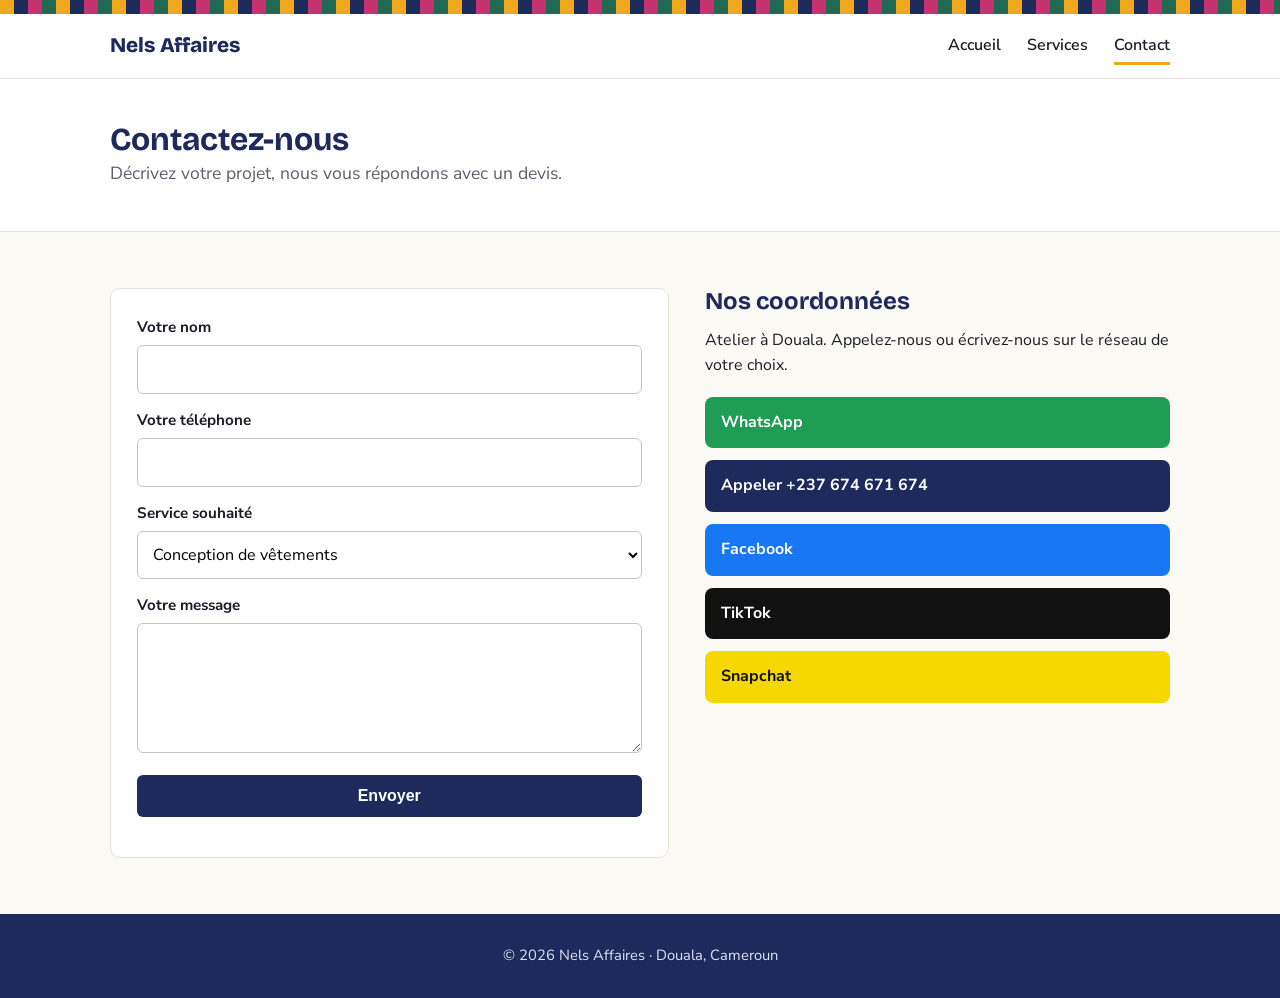
==== commit 4293aaa0: "Modification du bouton envoyer. Mise de la cle d'acces du formalaire web3Forms.com" ====
--- a/contact.html
+++ b/contact.html
@@ -20,6 +20,7 @@
   <section>
     <div class="wrap contact">
       <form id="form-contact">
+        <input type="hidden" name="access_key" value="826c6df5-0a33-42e7-9070-250c922ab965">
         <div><label for="nom">Votre nom</label><input id="nom" name="nom" required></div>
         <div><label for="tel">Votre téléphone</label><input id="tel" name="tel" type="tel" required></div>
         <div>
@@ -33,7 +34,7 @@
           </select>
         </div>
         <div><label for="message">Votre message</label><textarea id="message" name="message" required></textarea></div>
-        <button class="btn" type="submit">Envoyer par WhatsApp</button>
+        <button class="btn" type="submit">Envoyer</button>
         <p id="retour-form" role="status"></p>
       </form>
 
